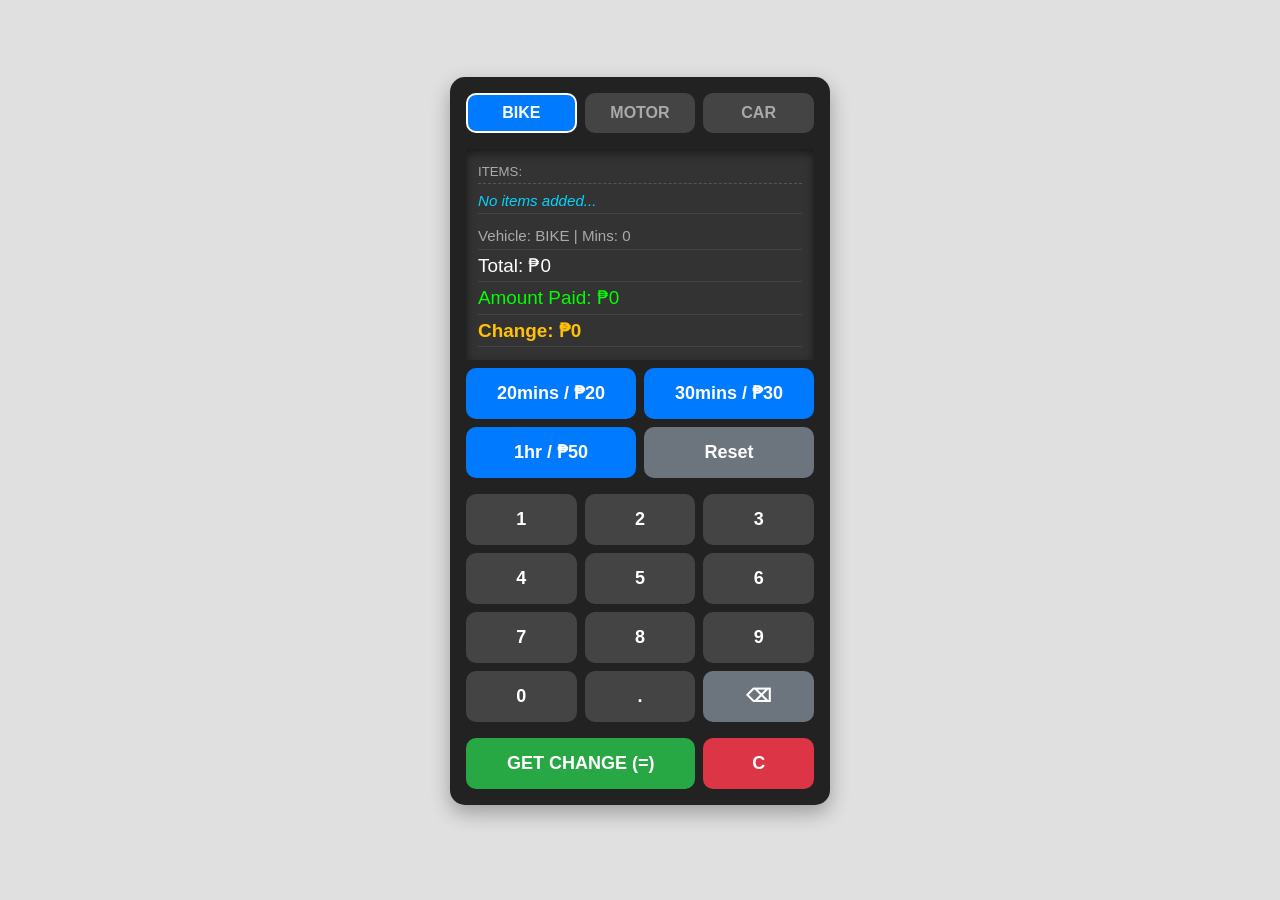
==== index.html @ 1019a2de "fix layout" ====
<!DOCTYPE html>
<html lang="en">
  <head>
    <meta charset="UTF-8" />
    <meta
      name="viewport"
      content="width=device-width, initial-scale=1.0, maximum-scale=1.0, user-scalable=no"
    />
    <title>Rental POS Calculator</title>
    <link
      href="https://cdn.jsdelivr.net/npm/bootstrap@5.3.1/dist/css/bootstrap.min.css"
      rel="stylesheet"
    />
    <style>
      body {
        background: #e0e0e0;
        font-family: "Segoe UI", sans-serif;
        display: flex;
        justify-content: center;
        align-items: center;
        min-height: 100vh;
        margin: 0;
      }
      .calculator {
        margin-top: -18px;
        width: 100%;
        max-width: 380px;
        background: #222;
        border-radius: 15px;
        padding: 16px;
        box-shadow: 0 8px 20px rgba(0, 0, 0, 0.3);
        color: #fff;
        height: 100%;
      }
      .display-box {
        background: #333;
        border-radius: 2px;
        padding: 12px;
        font-size: 18.9px;
        text-align: left;
        margin-bottom: 8px;
        min-height: 120px;
        box-shadow: inset 0 4px 10px rgba(0, 0, 0, 0.5);
      }
      .display-box div {
        margin-bottom: 1px;
        border-bottom: 1px solid #444;
        padding: 1px 0;
      }
      .vehicle-type {
        background: #444;
        border: 2px solid transparent;
        color: #aaa;
        transition: 0.3s;
        font-weight: bold;
        padding: 6px 0;
        border-radius: 10px;
        touch-action: manipulation;
      }
      .vehicle-type.active {
        background: #007bff;
        color: #fff;
        border-color: #fff;
      }
      .btn-time,
      .btn-num,
      .btn-equal,
      .btn-reset,
      .btn-back {
        font-size: 18px;
        padding: 12px 0;
        border-radius: 10px;
        border: none;
        transition: 0.2s;
        font-weight: bold;
        touch-action: manipulation;
      }
      .btn-equal {
        background-color: #28a745;
        color: #fff;
      }
      .btn-reset {
        background-color: #dc3545;
        color: #fff;
      }
      .btn-primary {
        background-color: #007bff;
        color: #fff;
      }
      .btn-num {
        background-color: #444;
        color: #fff;
      }
      .btn-secondary {
        background-color: #6c757d;
        color: #fff;
      }
      button:active {
        transform: scale(0.95);
        opacity: 0.8;
      }
    </style>
  </head>
  <body>
    <div class="calculator">
      <div class="row g-2 mb-3">
        <div class="col-4">
          <button
            id="btn-bike"
            class="btn w-100 vehicle-type active"
            onclick="setVehicle('bike')"
          >
            BIKE
          </button>
        </div>
        <div class="col-4">
          <button
            id="btn-motor"
            class="btn w-100 vehicle-type"
            onclick="setVehicle('motor')"
          >
            MOTOR
          </button>
        </div>
        <div class="col-4">
          <button
            id="btn-car"
            class="btn w-100 vehicle-type"
            onclick="setVehicle('car')"
          >
            CAR
          </button>
        </div>
      </div>

      <div class="display-box">
        <div
          style="
            font-size: 0.7em;
            color: #aaa;
            border-bottom: 1px dashed #555;
            margin-bottom: 5px;
          "
        >
          ITEMS:
        </div>

        <div
          id="bill-list"
          style="
            font-size: 0.8em;
            color: #00d4ff;
            max-height: 50px;
            overflow-y: auto;
            margin-bottom: 10px;
          "
        >
          <i>No items added...</i>
        </div>

        <div style="font-size: 0.8em; color: #aaa">
          Vehicle: <span id="v-name" class="text-uppercase">bike</span> | Mins:
          <span id="time">0</span>
        </div>

        <div>Total: ₱<span id="total">0</span></div>

        <div style="color: #00ff00">
          Amount Paid: ₱<span id="cash-display">0</span>
        </div>

        <div style="font-weight: bold; color: #ffc107">
          Change: ₱<span id="change">0</span>
        </div>
      </div>
      <div class="row g-2 mb-2">
        <div class="col-6">
          <button
            id="t20"
            class="btn btn-primary w-100 btn-time"
            onclick="addTime(20)"
          >
            20mins / ₱20
          </button>
        </div>
        <div class="col-6">
          <button
            id="t30"
            class="btn btn-primary w-100 btn-time"
            onclick="addTime(30)"
          >
            30mins / ₱30
          </button>
        </div>
      </div>
      <div class="row g-2 mb-3">
        <div class="col-6">
          <button
            id="t60"
            class="btn btn-primary w-100 btn-time"
            onclick="addTime(60)"
          >
            1hr / ₱50
          </button>
        </div>
        <div class="col-6">
          <button
            class="btn btn-secondary w-100 btn-time"
            onclick="resetCalc()"
          >
            Reset
          </button>
        </div>
      </div>

      <div class="row g-2 mb-2">
        <div class="col-4">
          <button class="btn btn-num w-100" onclick="addCash('1')">1</button>
        </div>
        <div class="col-4">
          <button class="btn btn-num w-100" onclick="addCash('2')">2</button>
        </div>
        <div class="col-4">
          <button class="btn btn-num w-100" onclick="addCash('3')">3</button>
        </div>
      </div>
      <div class="row g-2 mb-2">
        <div class="col-4">
          <button class="btn btn-num w-100" onclick="addCash('4')">4</button>
        </div>
        <div class="col-4">
          <button class="btn btn-num w-100" onclick="addCash('5')">5</button>
        </div>
        <div class="col-4">
          <button class="btn btn-num w-100" onclick="addCash('6')">6</button>
        </div>
      </div>
      <div class="row g-2 mb-2">
        <div class="col-4">
          <button class="btn btn-num w-100" onclick="addCash('7')">7</button>
        </div>
        <div class="col-4">
          <button class="btn btn-num w-100" onclick="addCash('8')">8</button>
        </div>
        <div class="col-4">
          <button class="btn btn-num w-100" onclick="addCash('9')">9</button>
        </div>
      </div>
      <div class="row g-2 mb-3">
        <div class="col-4">
          <button class="btn btn-num w-100" onclick="addCash('0')">0</button>
        </div>
        <div class="col-4">
          <button class="btn btn-num w-100" onclick="addCash('.')">.</button>
        </div>
        <div class="col-4">
          <button
            class="btn btn-secondary w-100 btn-back"
            onclick="backspace()"
          >
            ⌫
          </button>
        </div>
      </div>

      <div class="row g-2">
        <div class="col-8">
          <button class="btn btn-equal w-100" onclick="calculate()">
            GET CHANGE (=)
          </button>
        </div>
        <div class="col-4">
          <button class="btn btn-reset w-100" onclick="resetCash()">C</button>
        </div>
      </div>
    </div>

    <script>
      if ("serviceWorker" in navigator) {
        navigator.serviceWorker.register("./sw.js");
      }
      const $ = (id) => document.getElementById(id);

      let totalMins = 0;
      let totalAmount = 0;
      let cashInput = "";
      let currentVehicle = "bike";
      let items = [];

      // Rates Configuration
      const pricing = {
        bike: { 20: 20, 30: 30, 60: 50 },
        motor: { 20: 40, 30: 60, 60: 100 },
        car: { 20: 60, 30: 90, 60: 150 },
      };

      function setVehicle(type) {
        currentVehicle = type;

        document
          .querySelectorAll(".vehicle-type")
          .forEach((btn) => btn.classList.remove("active"));
        $(`btn-${type}`).classList.add("active");

        // Update Display Name
        $("v-name").innerText = type;

        // Update Time Button Labels with new prices
        $("t20").innerText = `20mins / ₱${pricing[type][20]}`;
        $("t30").innerText = `30mins / ₱${pricing[type][30]}`;
        $("t60").innerText = `1hr / ₱${pricing[type][60]}`;

        // resetCalc();
      }

      function addTime(mins) {
        const price = pricing[currentVehicle][mins];
        totalMins += mins;
        totalAmount += price;

        // Create a label (e.g., BIKE 30m)
        const label = mins >= 60 ? "1hr" : mins + "mins";
        items.push(`${currentVehicle.toUpperCase()} ${label}: ₱${price}`);

        updateDisplay();
      }

      function addCash(num) {
        if (num === "." && cashInput.includes(".")) return;
        if (cashInput.length > 8) return;
        cashInput += num;
        $("cash-display").innerText = cashInput;
      }

      function backspace() {
        cashInput = cashInput.slice(0, -1);
        $("cash-display").innerText = cashInput || "0";
      }

      function resetCash() {
        cashInput = "";
        $("cash-display").innerText = "0";
        $("change").innerText = "0";
      }

      function updateDisplay() {
        $("time").innerText = totalMins;
        $("total").innerText = totalAmount;

        if (items.length === 0) {
          $("bill-list").innerHTML = "<i>No items added...</i>";
        } else {
          $("bill-list").innerHTML = items.join("<br>");

          // Smooth scroll to bottom
          setTimeout(() => {
            $("bill-list").scrollTop = $("bill-list").scrollHeight;
          }, 10);
        }

        const sessionData = {
          totalMins,
          totalAmount,
          items,
          cashInput,
        };
        localStorage.setItem("rentalSession", JSON.stringify(sessionData));
      }

      function calculate() {
        let cash = parseFloat(cashInput) || 0;
        let change = cash - totalAmount;
        if (cash < totalAmount && cash > 0) {
          $("change").innerText = "Short!";
        } else {
          $("change").innerText = change.toFixed(2);
        }
      }

      function resetCalc() {
        totalMins = 0;
        totalAmount = 0;
        cashInput = "";
        items = []; // CRITICAL: This clears the "scrolled" items
        updateDisplay();
        resetCash();
      }
      window.onload = function () {
        const savedData = localStorage.getItem("rentalSession");
        if (savedData) {
          const data = JSON.parse(savedData);
          totalMins = data.totalMins;
          totalAmount = data.totalAmount;
          items = data.items;
          cashInput = data.cashInput || "";

          // Update the screen with saved values
          $("cash-display").innerText = cashInput || "0";
          updateDisplay();
        }
      };
    </script>
  </body>
</html>
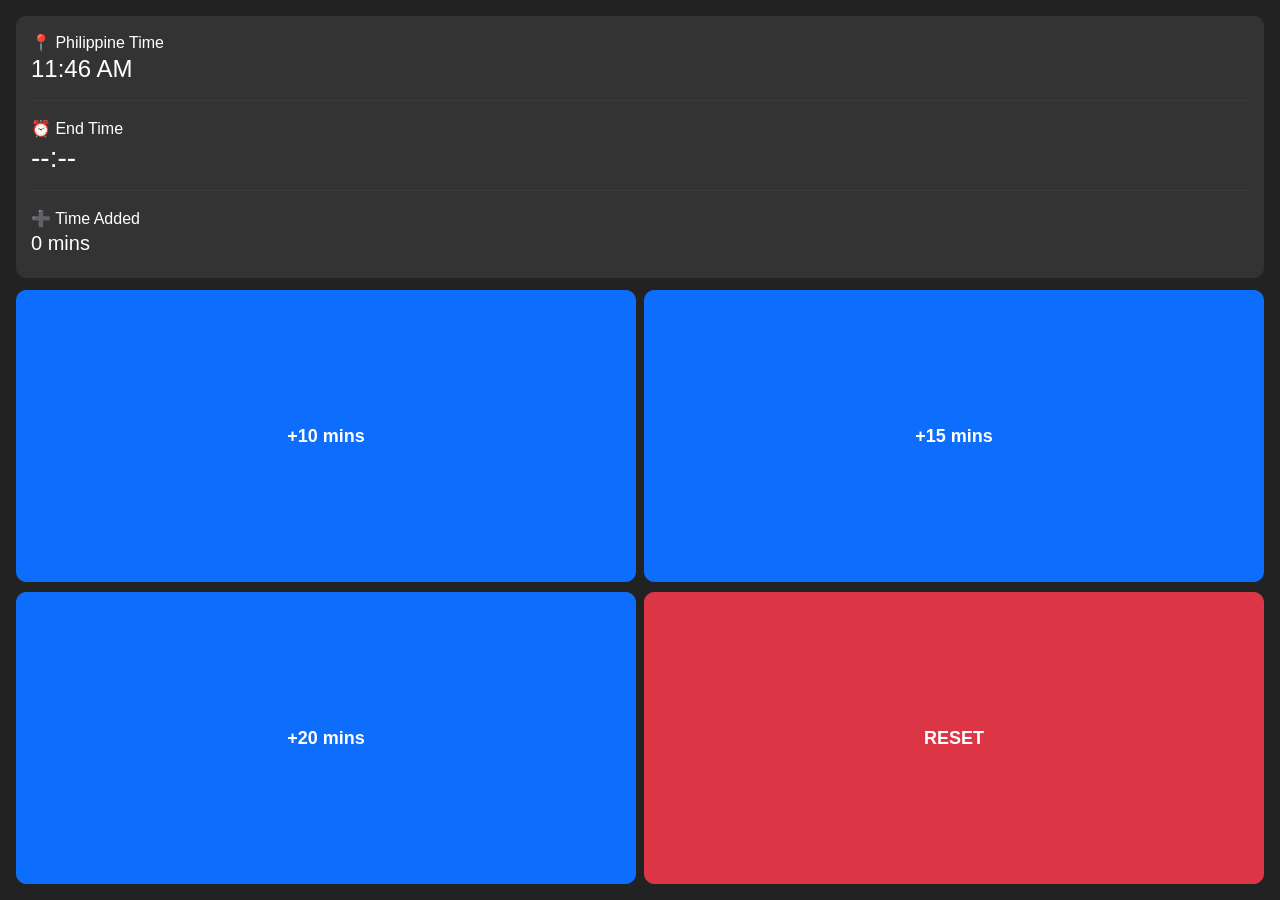
==== commit b2f8af8a: "refactor: new process" ====
--- a/index.html
+++ b/index.html
@@ -2,403 +2,77 @@
 <html lang="en">
   <head>
     <meta charset="UTF-8" />
-    <meta
-      name="viewport"
-      content="width=device-width, initial-scale=1.0, maximum-scale=1.0, user-scalable=no"
-    />
-    <title>Rental POS Calculator</title>
+    <meta name="viewport" content="width=device-width, initial-scale=1.0" />
+    <title>Rental Time Tracker</title>
+
     <link
       href="https://cdn.jsdelivr.net/npm/bootstrap@5.3.1/dist/css/bootstrap.min.css"
       rel="stylesheet"
     />
-    <style>
-      body {
-        background: #e0e0e0;
-        font-family: "Segoe UI", sans-serif;
-        display: flex;
-        justify-content: center;
-        align-items: center;
-        min-height: 100vh;
-        margin: 0;
-      }
-      .calculator {
-        margin-top: -18px;
-        width: 100%;
-        max-width: 380px;
-        background: #222;
-        border-radius: 15px;
-        padding: 16px;
-        box-shadow: 0 8px 20px rgba(0, 0, 0, 0.3);
-        color: #fff;
-        height: 100%;
-      }
-      .display-box {
-        background: #333;
-        border-radius: 2px;
-        padding: 12px;
-        font-size: 18.9px;
-        text-align: left;
-        margin-bottom: 8px;
-        min-height: 120px;
-        box-shadow: inset 0 4px 10px rgba(0, 0, 0, 0.5);
-      }
-      .display-box div {
-        margin-bottom: 1px;
-        border-bottom: 1px solid #444;
-        padding: 1px 0;
-      }
-      .vehicle-type {
-        background: #444;
-        border: 2px solid transparent;
-        color: #aaa;
-        transition: 0.3s;
-        font-weight: bold;
-        padding: 6px 0;
-        border-radius: 10px;
-        touch-action: manipulation;
-      }
-      .vehicle-type.active {
-        background: #007bff;
-        color: #fff;
-        border-color: #fff;
-      }
-      .btn-time,
-      .btn-num,
-      .btn-equal,
-      .btn-reset,
-      .btn-back {
-        font-size: 18px;
-        padding: 12px 0;
-        border-radius: 10px;
-        border: none;
-        transition: 0.2s;
-        font-weight: bold;
-        touch-action: manipulation;
-      }
-      .btn-equal {
-        background-color: #28a745;
-        color: #fff;
-      }
-      .btn-reset {
-        background-color: #dc3545;
-        color: #fff;
-      }
-      .btn-primary {
-        background-color: #007bff;
-        color: #fff;
-      }
-      .btn-num {
-        background-color: #444;
-        color: #fff;
-      }
-      .btn-secondary {
-        background-color: #6c757d;
-        color: #fff;
-      }
-      button:active {
-        transform: scale(0.95);
-        opacity: 0.8;
-      }
-    </style>
+    <link href="style.css" rel="stylesheet" />
   </head>
   <body>
-    <div class="calculator">
-      <div class="row g-2 mb-3">
-        <div class="col-4">
-          <button
-            id="btn-bike"
-            class="btn w-100 vehicle-type active"
-            onclick="setVehicle('bike')"
-          >
-            BIKE
-          </button>
-        </div>
-        <div class="col-4">
-          <button
-            id="btn-motor"
-            class="btn w-100 vehicle-type"
-            onclick="setVehicle('motor')"
-          >
-            MOTOR
-          </button>
-        </div>
-        <div class="col-4">
-          <button
-            id="btn-car"
-            class="btn w-100 vehicle-type"
-            onclick="setVehicle('car')"
-          >
-            CAR
-          </button>
-        </div>
+    <div class="box">
+      <div class="display">
+        <div>📍 Philippine Time</div>
+        <h4 id="currentTime">--:--</h4>
+
+        <hr style="border-color: #555" />
+
+        <div>⏰ End Time</div>
+        <h3 id="endTime">--:--</h3>
+
+        <hr style="border-color: #555" />
+
+        <div>➕ Time Added</div>
+        <h5 id="addedTime">0 mins</h5>
       </div>
 
-      <div class="display-box">
-        <div
-          style="
-            font-size: 0.7em;
-            color: #aaa;
-            border-bottom: 1px dashed #555;
-            margin-bottom: 5px;
-          "
-        >
-          ITEMS:
+      <!-- 👇 BUTTON CONTAINER -->
+      <div class="buttons">
+        <div class="row g-2">
+          <div class="col-6">
+            <button
+              class="btn btn-primary w-100 btn-time"
+              onclick="addMinutes(10)"
+            >
+              +10 mins
+            </button>
+          </div>
+          <div class="col-6">
+            <button
+              class="btn btn-primary w-100 btn-time"
+              onclick="addMinutes(15)"
+            >
+              +15 mins
+            </button>
+          </div>
         </div>
 
-        <div
-          id="bill-list"
-          style="
-            font-size: 0.8em;
-            color: #00d4ff;
-            max-height: 50px;
-            overflow-y: auto;
-            margin-bottom: 10px;
-          "
-        >
-          <i>No items added...</i>
-        </div>
-
-        <div style="font-size: 0.8em; color: #aaa">
-          Vehicle: <span id="v-name" class="text-uppercase">bike</span> | Mins:
-          <span id="time">0</span>
-        </div>
-
-        <div>Total: ₱<span id="total">0</span></div>
-
-        <div style="color: #00ff00">
-          Amount Paid: ₱<span id="cash-display">0</span>
-        </div>
-
-        <div style="font-weight: bold; color: #ffc107">
-          Change: ₱<span id="change">0</span>
-        </div>
-      </div>
-      <div class="row g-2 mb-2">
-        <div class="col-6">
-          <button
-            id="t20"
-            class="btn btn-primary w-100 btn-time"
-            onclick="addTime(20)"
-          >
-            20mins / ₱20
-          </button>
-        </div>
-        <div class="col-6">
-          <button
-            id="t30"
-            class="btn btn-primary w-100 btn-time"
-            onclick="addTime(30)"
-          >
-            30mins / ₱30
-          </button>
-        </div>
-      </div>
-      <div class="row g-2 mb-3">
-        <div class="col-6">
-          <button
-            id="t60"
-            class="btn btn-primary w-100 btn-time"
-            onclick="addTime(60)"
-          >
-            1hr / ₱50
-          </button>
-        </div>
-        <div class="col-6">
-          <button
-            class="btn btn-secondary w-100 btn-time"
-            onclick="resetCalc()"
-          >
-            Reset
-          </button>
-        </div>
-      </div>
-
-      <div class="row g-2 mb-2">
-        <div class="col-4">
-          <button class="btn btn-num w-100" onclick="addCash('1')">1</button>
-        </div>
-        <div class="col-4">
-          <button class="btn btn-num w-100" onclick="addCash('2')">2</button>
-        </div>
-        <div class="col-4">
-          <button class="btn btn-num w-100" onclick="addCash('3')">3</button>
-        </div>
-      </div>
-      <div class="row g-2 mb-2">
-        <div class="col-4">
-          <button class="btn btn-num w-100" onclick="addCash('4')">4</button>
-        </div>
-        <div class="col-4">
-          <button class="btn btn-num w-100" onclick="addCash('5')">5</button>
-        </div>
-        <div class="col-4">
-          <button class="btn btn-num w-100" onclick="addCash('6')">6</button>
-        </div>
-      </div>
-      <div class="row g-2 mb-2">
-        <div class="col-4">
-          <button class="btn btn-num w-100" onclick="addCash('7')">7</button>
-        </div>
-        <div class="col-4">
-          <button class="btn btn-num w-100" onclick="addCash('8')">8</button>
-        </div>
-        <div class="col-4">
-          <button class="btn btn-num w-100" onclick="addCash('9')">9</button>
-        </div>
-      </div>
-      <div class="row g-2 mb-3">
-        <div class="col-4">
-          <button class="btn btn-num w-100" onclick="addCash('0')">0</button>
-        </div>
-        <div class="col-4">
-          <button class="btn btn-num w-100" onclick="addCash('.')">.</button>
-        </div>
-        <div class="col-4">
-          <button
-            class="btn btn-secondary w-100 btn-back"
-            onclick="backspace()"
-          >
-            ⌫
-          </button>
-        </div>
-      </div>
-
-      <div class="row g-2">
-        <div class="col-8">
-          <button class="btn btn-equal w-100" onclick="calculate()">
-            GET CHANGE (=)
-          </button>
-        </div>
-        <div class="col-4">
-          <button class="btn btn-reset w-100" onclick="resetCash()">C</button>
+        <div class="row g-2">
+          <div class="col-6">
+            <button
+              class="btn btn-primary w-100 btn-time"
+              onclick="addMinutes(20)"
+            >
+              +20 mins
+            </button>
+          </div>
+          <div class="col-6">
+            <button class="btn btn-danger w-100 btn-time" onclick="resetTime()">
+              RESET
+            </button>
+          </div>
         </div>
       </div>
     </div>
 
+    <script src="app.js"></script>
     <script>
       if ("serviceWorker" in navigator) {
         navigator.serviceWorker.register("./sw.js");
       }
-      const $ = (id) => document.getElementById(id);
-
-      let totalMins = 0;
-      let totalAmount = 0;
-      let cashInput = "";
-      let currentVehicle = "bike";
-      let items = [];
-
-      // Rates Configuration
-      const pricing = {
-        bike: { 20: 20, 30: 30, 60: 50 },
-        motor: { 20: 40, 30: 60, 60: 100 },
-        car: { 20: 60, 30: 90, 60: 150 },
-      };
-
-      function setVehicle(type) {
-        currentVehicle = type;
-
-        document
-          .querySelectorAll(".vehicle-type")
-          .forEach((btn) => btn.classList.remove("active"));
-        $(`btn-${type}`).classList.add("active");
-
-        // Update Display Name
-        $("v-name").innerText = type;
-
-        // Update Time Button Labels with new prices
-        $("t20").innerText = `20mins / ₱${pricing[type][20]}`;
-        $("t30").innerText = `30mins / ₱${pricing[type][30]}`;
-        $("t60").innerText = `1hr / ₱${pricing[type][60]}`;
-
-        // resetCalc();
-      }
-
-      function addTime(mins) {
-        const price = pricing[currentVehicle][mins];
-        totalMins += mins;
-        totalAmount += price;
-
-        // Create a label (e.g., BIKE 30m)
-        const label = mins >= 60 ? "1hr" : mins + "mins";
-        items.push(`${currentVehicle.toUpperCase()} ${label}: ₱${price}`);
-
-        updateDisplay();
-      }
-
-      function addCash(num) {
-        if (num === "." && cashInput.includes(".")) return;
-        if (cashInput.length > 8) return;
-        cashInput += num;
-        $("cash-display").innerText = cashInput;
-      }
-
-      function backspace() {
-        cashInput = cashInput.slice(0, -1);
-        $("cash-display").innerText = cashInput || "0";
-      }
-
-      function resetCash() {
-        cashInput = "";
-        $("cash-display").innerText = "0";
-        $("change").innerText = "0";
-      }
-
-      function updateDisplay() {
-        $("time").innerText = totalMins;
-        $("total").innerText = totalAmount;
-
-        if (items.length === 0) {
-          $("bill-list").innerHTML = "<i>No items added...</i>";
-        } else {
-          $("bill-list").innerHTML = items.join("<br>");
-
-          // Smooth scroll to bottom
-          setTimeout(() => {
-            $("bill-list").scrollTop = $("bill-list").scrollHeight;
-          }, 10);
-        }
-
-        const sessionData = {
-          totalMins,
-          totalAmount,
-          items,
-          cashInput,
-        };
-        localStorage.setItem("rentalSession", JSON.stringify(sessionData));
-      }
-
-      function calculate() {
-        let cash = parseFloat(cashInput) || 0;
-        let change = cash - totalAmount;
-        if (cash < totalAmount && cash > 0) {
-          $("change").innerText = "Short!";
-        } else {
-          $("change").innerText = change.toFixed(2);
-        }
-      }
-
-      function resetCalc() {
-        totalMins = 0;
-        totalAmount = 0;
-        cashInput = "";
-        items = []; // CRITICAL: This clears the "scrolled" items
-        updateDisplay();
-        resetCash();
-      }
-      window.onload = function () {
-        const savedData = localStorage.getItem("rentalSession");
-        if (savedData) {
-          const data = JSON.parse(savedData);
-          totalMins = data.totalMins;
-          totalAmount = data.totalAmount;
-          items = data.items;
-          cashInput = data.cashInput || "";
-
-          // Update the screen with saved values
-          $("cash-display").innerText = cashInput || "0";
-          updateDisplay();
-        }
-      };
     </script>
+    <script src="sw.js"></script>
   </body>
 </html>
--- a/style.css
+++ b/style.css
@@ -0,0 +1,47 @@
+body {
+  margin: 0;
+  background: #222;
+  font-family: "Segoe UI", sans-serif;
+}
+
+/* Full screen calculator */
+.box {
+  width: 100vw;
+  height: 100vh;
+  display: flex;
+  flex-direction: column; /* 👈 stack display + buttons */
+  padding: 16px;
+  box-sizing: border-box;
+}
+
+/* Display stays at top */
+.display {
+  background: #333;
+  border-radius: 10px;
+  padding: 15px;
+  min-height: 140px;
+  margin-bottom: 12px;
+  color:white;
+}
+
+/* Button area fills remaining space */
+.buttons {
+  flex: 1; /* 👈 takes ALL remaining height */
+  display: flex;
+  flex-direction: column;
+  gap: 10px;
+}
+
+/* Rows stretch evenly */
+.buttons .row {
+  flex: 1;
+}
+
+/* Buttons stretch vertically */
+.btn-time {
+  height: 100%; /* 👈 FULL HEIGHT BUTTONS */
+  font-size: 18px;
+  color:white;
+  font-weight: bold;
+  border-radius: 10px;
+}
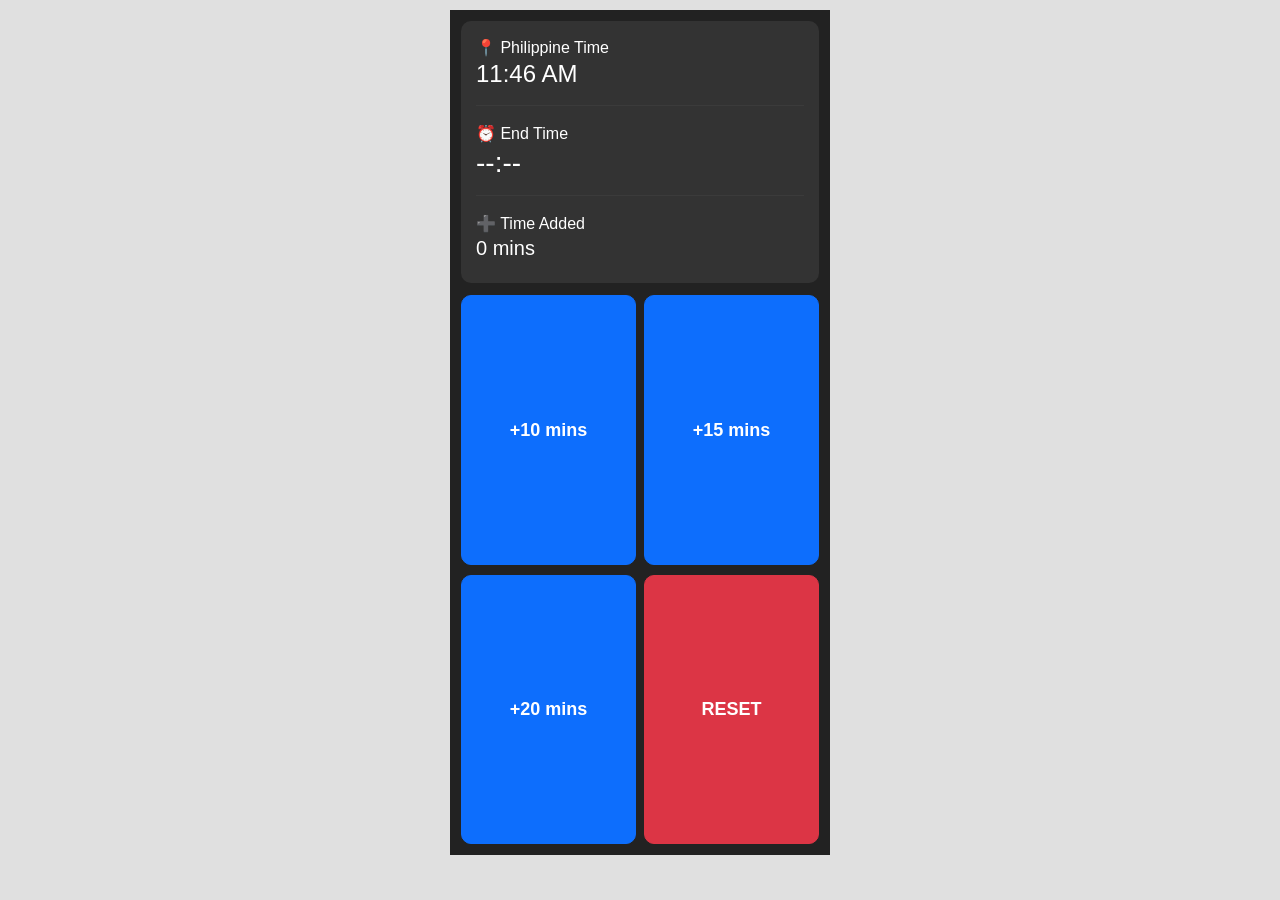
==== commit c02c68b2: "refactor: new process" ====
--- a/index.html
+++ b/index.html
@@ -71,6 +71,10 @@
     <script>
       if ("serviceWorker" in navigator) {
         navigator.serviceWorker.register("./sw.js");
+
+        navigator.serviceWorker.addEventListener("controllerchange", () => {
+          window.location.reload();
+        });
       }
     </script>
     <script src="sw.js"></script>
--- a/style.css
+++ b/style.css
@@ -1,16 +1,21 @@
 body {
   margin: 0;
+  padding-top: 10px;
+  font-family: "Segoe UI", sans-serif;
+  display: flex;
+  justify-content: center;
+  align-items: center;
+  background: #e0e0e0;
+  height: 95vh;
+}
+.box {
   background: #222;
-  font-family: "Segoe UI", sans-serif;
-}
-
-/* Full screen calculator */
-.box {
-  width: 100vw;
-  height: 100vh;
+  width: 100%;
+  max-width: 380px;
+  height: 100%;
   display: flex;
-  flex-direction: column; /* 👈 stack display + buttons */
-  padding: 16px;
+  flex-direction: column;
+  padding: 11px;
   box-sizing: border-box;
 }
 
@@ -21,15 +26,16 @@
   padding: 15px;
   min-height: 140px;
   margin-bottom: 12px;
-  color:white;
+  color: white;
 }
 
 /* Button area fills remaining space */
 .buttons {
-  flex: 1; /* 👈 takes ALL remaining height */
+  flex: 1;
   display: flex;
   flex-direction: column;
   gap: 10px;
+  
 }
 
 /* Rows stretch evenly */
@@ -39,9 +45,8 @@
 
 /* Buttons stretch vertically */
 .btn-time {
-  height: 100%; /* 👈 FULL HEIGHT BUTTONS */
+  height: 100%;
   font-size: 18px;
-  color:white;
   font-weight: bold;
   border-radius: 10px;
 }
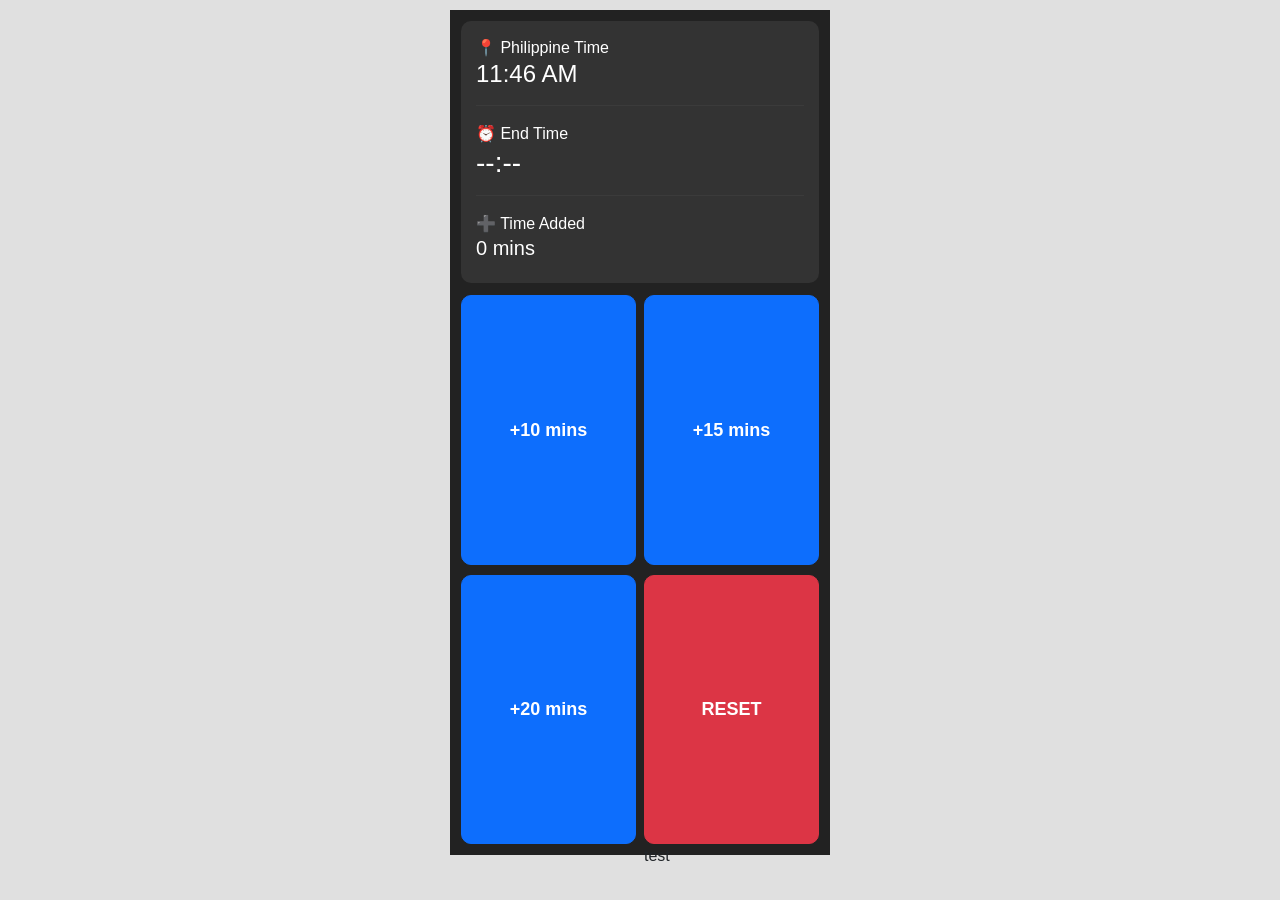
==== commit 6695baaf: "refactor: new process" ====
--- a/index.html
+++ b/index.html
@@ -62,6 +62,8 @@
             <button class="btn btn-danger w-100 btn-time" onclick="resetTime()">
               RESET
             </button>
+
+            test
           </div>
         </div>
       </div>
--- a/style.css
+++ b/style.css
@@ -7,6 +7,7 @@
   align-items: center;
   background: #e0e0e0;
   height: 95vh;
+    border-radius: 10px;
 }
 .box {
   background: #222;
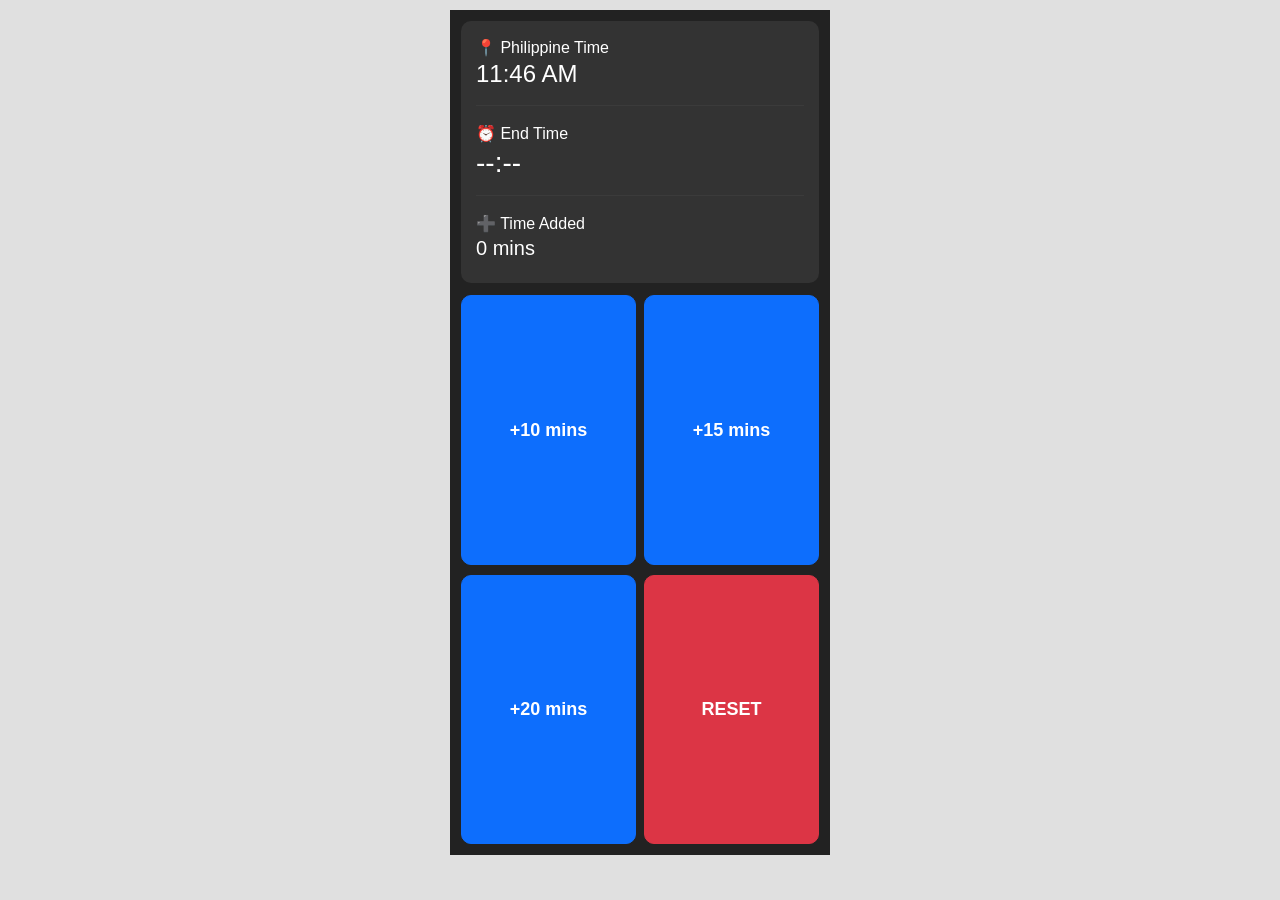
==== commit 34c73cd9: "refactor: new process" ====
--- a/index.html
+++ b/index.html
@@ -62,8 +62,6 @@
             <button class="btn btn-danger w-100 btn-time" onclick="resetTime()">
               RESET
             </button>
-
-            test
           </div>
         </div>
       </div>
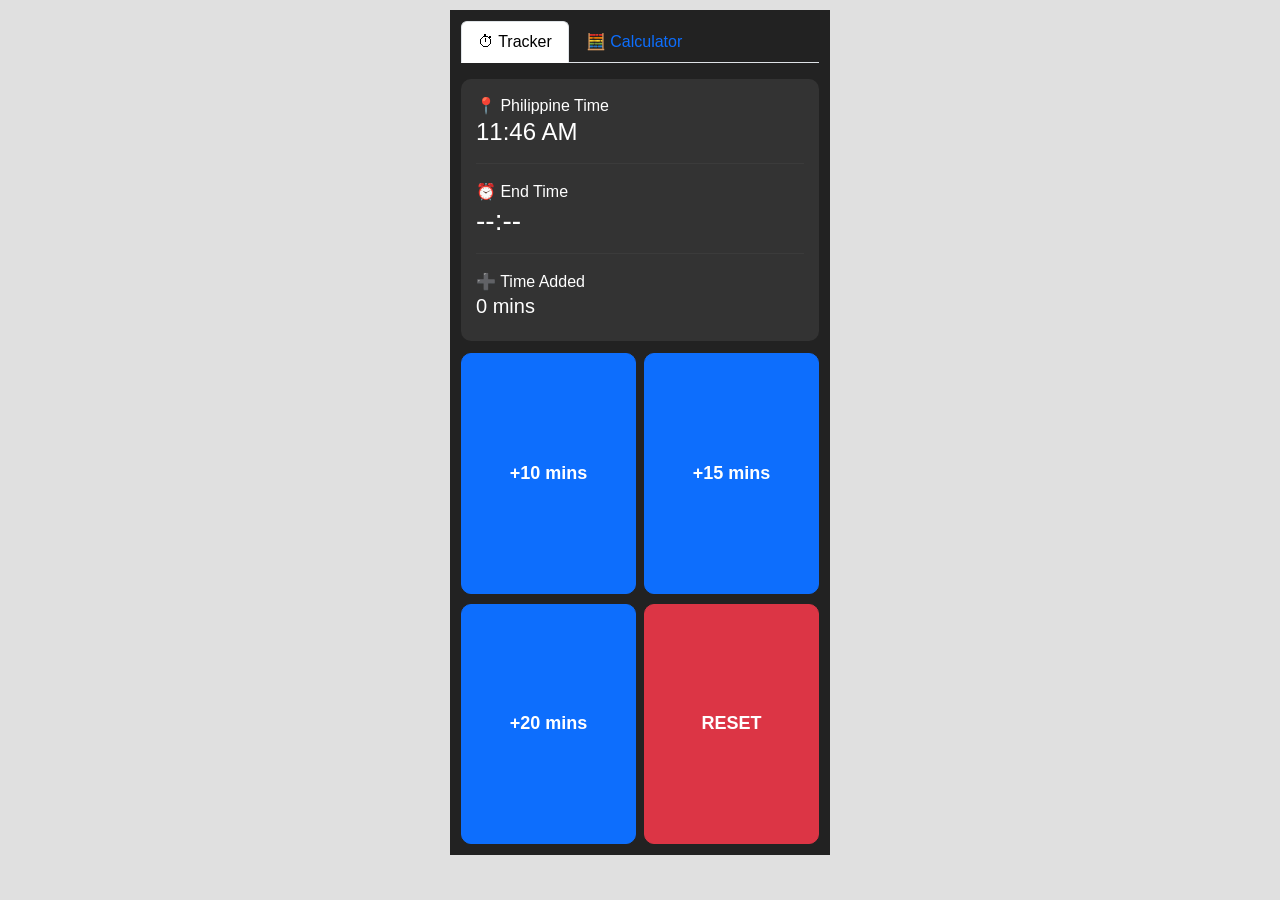
==== commit 1dd6b7a9: "refactor: new process" ====
--- a/index.html
+++ b/index.html
@@ -13,53 +13,194 @@
   </head>
   <body>
     <div class="box">
-      <div class="display">
-        <div>📍 Philippine Time</div>
-        <h4 id="currentTime">--:--</h4>
-
-        <hr style="border-color: #555" />
-
-        <div>⏰ End Time</div>
-        <h3 id="endTime">--:--</h3>
-
-        <hr style="border-color: #555" />
-
-        <div>➕ Time Added</div>
-        <h5 id="addedTime">0 mins</h5>
+      <!-- NAV TABS -->
+      <ul class="nav nav-tabs mb-3" role="tablist">
+        <li class="nav-item" role="presentation">
+          <button
+            class="nav-link active"
+            id="tracker-tab"
+            data-bs-toggle="tab"
+            data-bs-target="#tracker"
+            type="button"
+            role="tab"
+          >
+            ⏱ Tracker
+          </button>
+        </li>
+        <li class="nav-item" role="presentation">
+          <button
+            class="nav-link"
+            id="calculator-tab"
+            data-bs-toggle="tab"
+            data-bs-target="#calculator"
+            type="button"
+            role="tab"
+          >
+            🧮 Calculator
+          </button>
+        </li>
+      </ul>
+
+      <div class="tracker-container" id="tracker-container">
+        <div class="display">
+          <div>📍 Philippine Time</div>
+          <h4 id="currentTime">--:--</h4>
+
+          <hr style="border-color: #555" />
+
+          <div>⏰ End Time</div>
+          <h3 id="endTime">--:--</h3>
+
+          <hr style="border-color: #555" />
+
+          <div>➕ Time Added</div>
+          <h5 id="addedTime">0 mins</h5>
+        </div>
+
+        <!-- BUTTONS -->
+        <div class="buttons">
+          <div class="row g-2">
+            <div class="col-6">
+              <button
+                class="btn btn-primary w-100 btn-time"
+                onclick="addMinutes(10)"
+              >
+                +10 mins
+              </button>
+            </div>
+            <div class="col-6">
+              <button
+                class="btn btn-primary w-100 btn-time"
+                onclick="addMinutes(15)"
+              >
+                +15 mins
+              </button>
+            </div>
+          </div>
+
+          <div class="row g-2">
+            <div class="col-6">
+              <button
+                class="btn btn-primary w-100 btn-time"
+                onclick="addMinutes(20)"
+              >
+                +20 mins
+              </button>
+            </div>
+            <div class="col-6">
+              <button
+                class="btn btn-danger w-100 btn-time"
+                onclick="resetTime()"
+              >
+                RESET
+              </button>
+            </div>
+          </div>
+        </div>
       </div>
 
-      <!-- 👇 BUTTON CONTAINER -->
-      <div class="buttons">
-        <div class="row g-2">
+      <!-- CALCULATOR TAB -->
+      <div id="calculator" class="d-none calculator-container">
+        <div class="display mb-3">
+          <!-- Current Philippine Time -->
+          <div>📍 Philippine Time</div>
+          <h4 id="currentTimeCalc">--:--</h4>
+
+          <hr style="border-color: #555" />
+
+          <!-- Input for time used -->
+          <div>⏳ Set Time (HH:MM AM/PM)</div>
+          <input
+            type="text"
+            id="usedTimeInput"
+            class="form-control"
+            placeholder="HH:MM"
+          />
+          <!-- Result -->
+          <h5>Remaining Time: <span id="remainingTime">--:--</span></h5>
+        </div>
+
+        <!-- Calculator Buttons -->
+        <div class="row g-2 mb-2">
+          <div class="col-3">
+            <button class="btn btn-secondary w-100" onclick="appendNumber('7')">
+              7
+            </button>
+          </div>
+          <div class="col-3">
+            <button class="btn btn-secondary w-100" onclick="appendNumber('8')">
+              8
+            </button>
+          </div>
+          <div class="col-3">
+            <button class="btn btn-secondary w-100" onclick="appendNumber('9')">
+              9
+            </button>
+          </div>
+          <div class="col-3">
+            <button class="btn btn-danger w-100" onclick="clearInput()">
+              C
+            </button>
+          </div>
+        </div>
+
+        <div class="row g-2 mb-2">
+          <div class="col-3">
+            <button class="btn btn-secondary w-100" onclick="appendNumber('4')">
+              4
+            </button>
+          </div>
+          <div class="col-3">
+            <button class="btn btn-secondary w-100" onclick="appendNumber('5')">
+              5
+            </button>
+          </div>
+          <div class="col-3">
+            <button class="btn btn-secondary w-100" onclick="appendNumber('6')">
+              6
+            </button>
+          </div>
+          <div class="col-3">
+            <button class="btn btn-warning w-100" onclick="backspace()">
+              ⌫
+            </button>
+          </div>
+        </div>
+
+        <div class="row g-2 mb-2">
+          <div class="col-3">
+            <button class="btn btn-secondary w-100" onclick="appendNumber('1')">
+              1
+            </button>
+          </div>
+          <div class="col-3">
+            <button class="btn btn-secondary w-100" onclick="appendNumber('2')">
+              2
+            </button>
+          </div>
+          <div class="col-3">
+            <button class="btn btn-secondary w-100" onclick="appendNumber('3')">
+              3
+            </button>
+          </div>
+          <div class="col-3">
+            <button
+              class="btn btn-primary w-100"
+              onclick="calculateRemaining()"
+            >
+              =
+            </button>
+          </div>
+        </div>
+
+        <div class="row g-2 mb-2">
           <div class="col-6">
-            <button
-              class="btn btn-primary w-100 btn-time"
-              onclick="addMinutes(10)"
-            >
-              +10 mins
+            <button class="btn btn-secondary w-100" onclick="appendNumber('0')">
+              0
             </button>
           </div>
           <div class="col-6">
-            <button
-              class="btn btn-primary w-100 btn-time"
-              onclick="addMinutes(15)"
-            >
-              +15 mins
-            </button>
-          </div>
-        </div>
-
-        <div class="row g-2">
-          <div class="col-6">
-            <button
-              class="btn btn-primary w-100 btn-time"
-              onclick="addMinutes(20)"
-            >
-              +20 mins
-            </button>
-          </div>
-          <div class="col-6">
-            <button class="btn btn-danger w-100 btn-time" onclick="resetTime()">
+            <button class="btn btn-danger w-100" onclick="resetCalculator()">
               RESET
             </button>
           </div>
@@ -67,10 +208,11 @@
       </div>
     </div>
 
+    <!-- Scripts -->
     <script src="app.js"></script>
     <script>
       if ("serviceWorker" in navigator) {
-        navigator.serviceWorker.register("./sw.js");
+        navigator.serviceWorker.register("sw.js");
 
         navigator.serviceWorker.addEventListener("controllerchange", () => {
           window.location.reload();
--- a/style.css
+++ b/style.css
@@ -7,7 +7,7 @@
   align-items: center;
   background: #e0e0e0;
   height: 95vh;
-    border-radius: 10px;
+  border-radius: 10px;
 }
 .box {
   background: #222;
@@ -19,7 +19,25 @@
   padding: 11px;
   box-sizing: border-box;
 }
-
+.tracker-container {
+  height: 100%;
+  box-sizing: border-box;
+  display: flex;
+  flex-direction: column;
+}
+.calculator-container {
+  box-sizing: border-box;
+  display: flex;
+  flex-direction: column;
+}
+.cal-buttons {
+  display: flex;
+  flex-direction: column;
+  gap: 10px;
+  flex-grow: 1; /* lets it expand to fill available space */
+  width: 100%; /* full width */
+  box-sizing: border-box; /* ensures padding doesn't break layout */
+}
 /* Display stays at top */
 .display {
   background: #333;
@@ -36,7 +54,6 @@
   display: flex;
   flex-direction: column;
   gap: 10px;
-  
 }
 
 /* Rows stretch evenly */
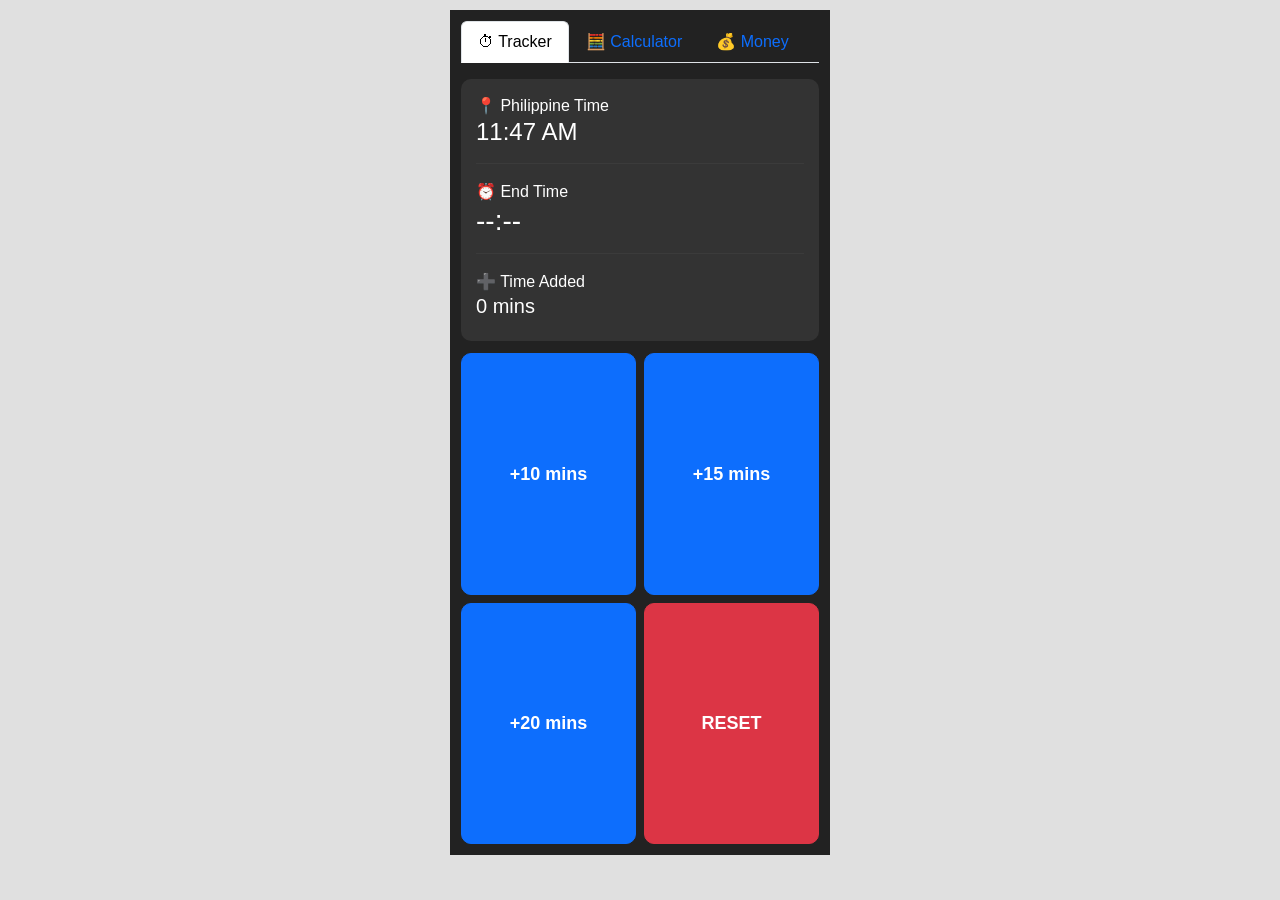
==== commit e49e49b2: "feat: new calculator" ====
--- a/index.html
+++ b/index.html
@@ -1,4 +1,4 @@
-<!DOCTYPE html>
+<!doctype html>
 <html lang="en">
   <head>
     <meta charset="UTF-8" />
@@ -13,14 +13,13 @@
   </head>
   <body>
     <div class="box">
-      <!-- NAV TABS -->
       <ul class="nav nav-tabs mb-3" role="tablist">
         <li class="nav-item" role="presentation">
           <button
             class="nav-link active"
             id="tracker-tab"
             data-bs-toggle="tab"
-            data-bs-target="#tracker"
+            data-bs-target="#tracker-container"
             type="button"
             role="tab"
           >
@@ -39,25 +38,32 @@
             🧮 Calculator
           </button>
         </li>
+        <li class="nav-item" role="presentation">
+          <button
+            class="nav-link"
+            id="money-tab"
+            data-bs-toggle="tab"
+            data-bs-target="#calculator-money"
+            type="button"
+            role="tab"
+          >
+            💰 Money
+          </button>
+        </li>
       </ul>
 
       <div class="tracker-container" id="tracker-container">
         <div class="display">
           <div>📍 Philippine Time</div>
           <h4 id="currentTime">--:--</h4>
-
           <hr style="border-color: #555" />
-
           <div>⏰ End Time</div>
           <h3 id="endTime">--:--</h3>
-
           <hr style="border-color: #555" />
-
           <div>➕ Time Added</div>
           <h5 id="addedTime">0 mins</h5>
         </div>
 
-        <!-- BUTTONS -->
         <div class="buttons">
           <div class="row g-2">
             <div class="col-6">
@@ -76,9 +82,6 @@
                 +15 mins
               </button>
             </div>
-          </div>
-
-          <div class="row g-2">
             <div class="col-6">
               <button
                 class="btn btn-primary w-100 btn-time"
@@ -99,16 +102,11 @@
         </div>
       </div>
 
-      <!-- CALCULATOR TAB -->
       <div id="calculator" class="d-none calculator-container">
         <div class="display mb-3">
-          <!-- Current Philippine Time -->
           <div>📍 Philippine Time</div>
           <h4 id="currentTimeCalc">--:--</h4>
-
           <hr style="border-color: #555" />
-
-          <!-- Input for time used -->
           <div>⏳ Set Time (HH:MM AM/PM)</div>
           <input
             type="text"
@@ -116,11 +114,9 @@
             class="form-control"
             placeholder="HH:MM"
           />
-          <!-- Result -->
           <h5>Remaining Time: <span id="remainingTime">--:--</span></h5>
         </div>
 
-        <!-- Calculator Buttons -->
         <div class="row g-2 mb-2">
           <div class="col-3">
             <button class="btn btn-secondary w-100" onclick="appendNumber('7')">
@@ -143,7 +139,6 @@
             </button>
           </div>
         </div>
-
         <div class="row g-2 mb-2">
           <div class="col-3">
             <button class="btn btn-secondary w-100" onclick="appendNumber('4')">
@@ -166,7 +161,6 @@
             </button>
           </div>
         </div>
-
         <div class="row g-2 mb-2">
           <div class="col-3">
             <button class="btn btn-secondary w-100" onclick="appendNumber('1')">
@@ -192,7 +186,6 @@
             </button>
           </div>
         </div>
-
         <div class="row g-2 mb-2">
           <div class="col-6">
             <button class="btn btn-secondary w-100" onclick="appendNumber('0')">
@@ -206,19 +199,131 @@
           </div>
         </div>
       </div>
+
+      <div id="calculator-money" class="d-none calculator-container">
+        <div class="display mb-3">
+          <div
+            class="text-muted small text-end"
+            id="moneyHistory"
+            style="height: 20px"
+          ></div>
+          <h5 class="mt-2">Total Amount</h5>
+          <input
+            type="text"
+            id="moneyDisplay"
+            class="form-control text-end fs-4"
+            value="0"
+            readonly
+          />
+        </div>
+
+        <div class="row g-2 mb-2">
+          <div class="col-3">
+            <button class="btn btn-secondary w-100" onclick="moneyNum('50')">
+              50
+            </button>
+          </div>
+          <div class="col-3">
+            <button class="btn btn-secondary w-100" onclick="moneyNum('100')">
+              100
+            </button>
+          </div>
+          <div class="col-3">
+            <button class="btn btn-secondary w-100" onclick="moneyNum('150')">
+              150
+            </button>
+          </div>
+          <div class="col-3">
+            <button class="btn btn-danger w-100" onclick="moneyClear()">
+              C
+            </button>
+          </div>
+        </div>
+        <div class="row g-2 mb-2">
+          <div class="col-3">
+            <button class="btn btn-secondary w-100" onclick="moneyNum('200')">
+              200
+            </button>
+          </div>
+          <div class="col-3">
+            <button class="btn btn-secondary w-100" onclick="moneyNum('500')">
+              500
+            </button>
+          </div>
+          <div class="col-3">
+            <button class="btn btn-secondary w-100" onclick="moneyNum('1000')">
+              1k
+            </button>
+          </div>
+          <div class="col-3">
+            <button class="btn btn-warning w-100" onclick="moneyBack()">
+              ⌫
+            </button>
+          </div>
+        </div>
+        <div class="row g-2 mb-2">
+          <div class="col-3">
+            <button class="btn btn-primary w-100" onclick="moneyOp('+')">
+              +
+            </button>
+          </div>
+          <div class="col-3">
+            <button class="btn btn-primary w-100" onclick="moneyOp('-')">
+              -
+            </button>
+          </div>
+          <div class="col-3">
+            <button class="btn btn-primary w-100" onclick="moneyOp('*')">
+              ×
+            </button>
+          </div>
+          <div class="col-3">
+            <button class="btn btn-success w-100" onclick="moneyEqual()">
+              =
+            </button>
+          </div>
+        </div>
+        <div class="row g-2 mb-2">
+          <div class="col-6">
+            <button class="btn btn-secondary w-100" onclick="moneyNum('0')">
+              0
+            </button>
+          </div>
+          <div class="col-6">
+            <button class="btn btn-danger w-100" onclick="moneyClear()">
+              RESET
+            </button>
+          </div>
+        </div>
+      </div>
     </div>
 
-    <!-- Scripts -->
     <script src="app.js"></script>
     <script>
+      // Navigation Tab Logic
+      document
+        .querySelectorAll('button[data-bs-toggle="tab"]')
+        .forEach((btn) => {
+          btn.addEventListener("click", function () {
+            document
+              .getElementById("tracker-container")
+              .classList.add("d-none");
+            document.getElementById("calculator").classList.add("d-none");
+            document.getElementById("calculator-money").classList.add("d-none");
+
+            const target = this.getAttribute("data-bs-target").replace("#", "");
+            document.getElementById(target).classList.remove("d-none");
+
+            document
+              .querySelectorAll(".nav-link")
+              .forEach((nav) => nav.classList.remove("active"));
+            this.classList.add("active");
+          });
+        });
+
       if ("serviceWorker" in navigator) {
         navigator.serviceWorker.register("sw.js");
-
-        navigator.serviceWorker.addEventListener("controllerchange", () => {
-          window.location.reload();
-        });
       }
     </script>
-    <script src="sw.js"></script>
   </body>
 </html>
